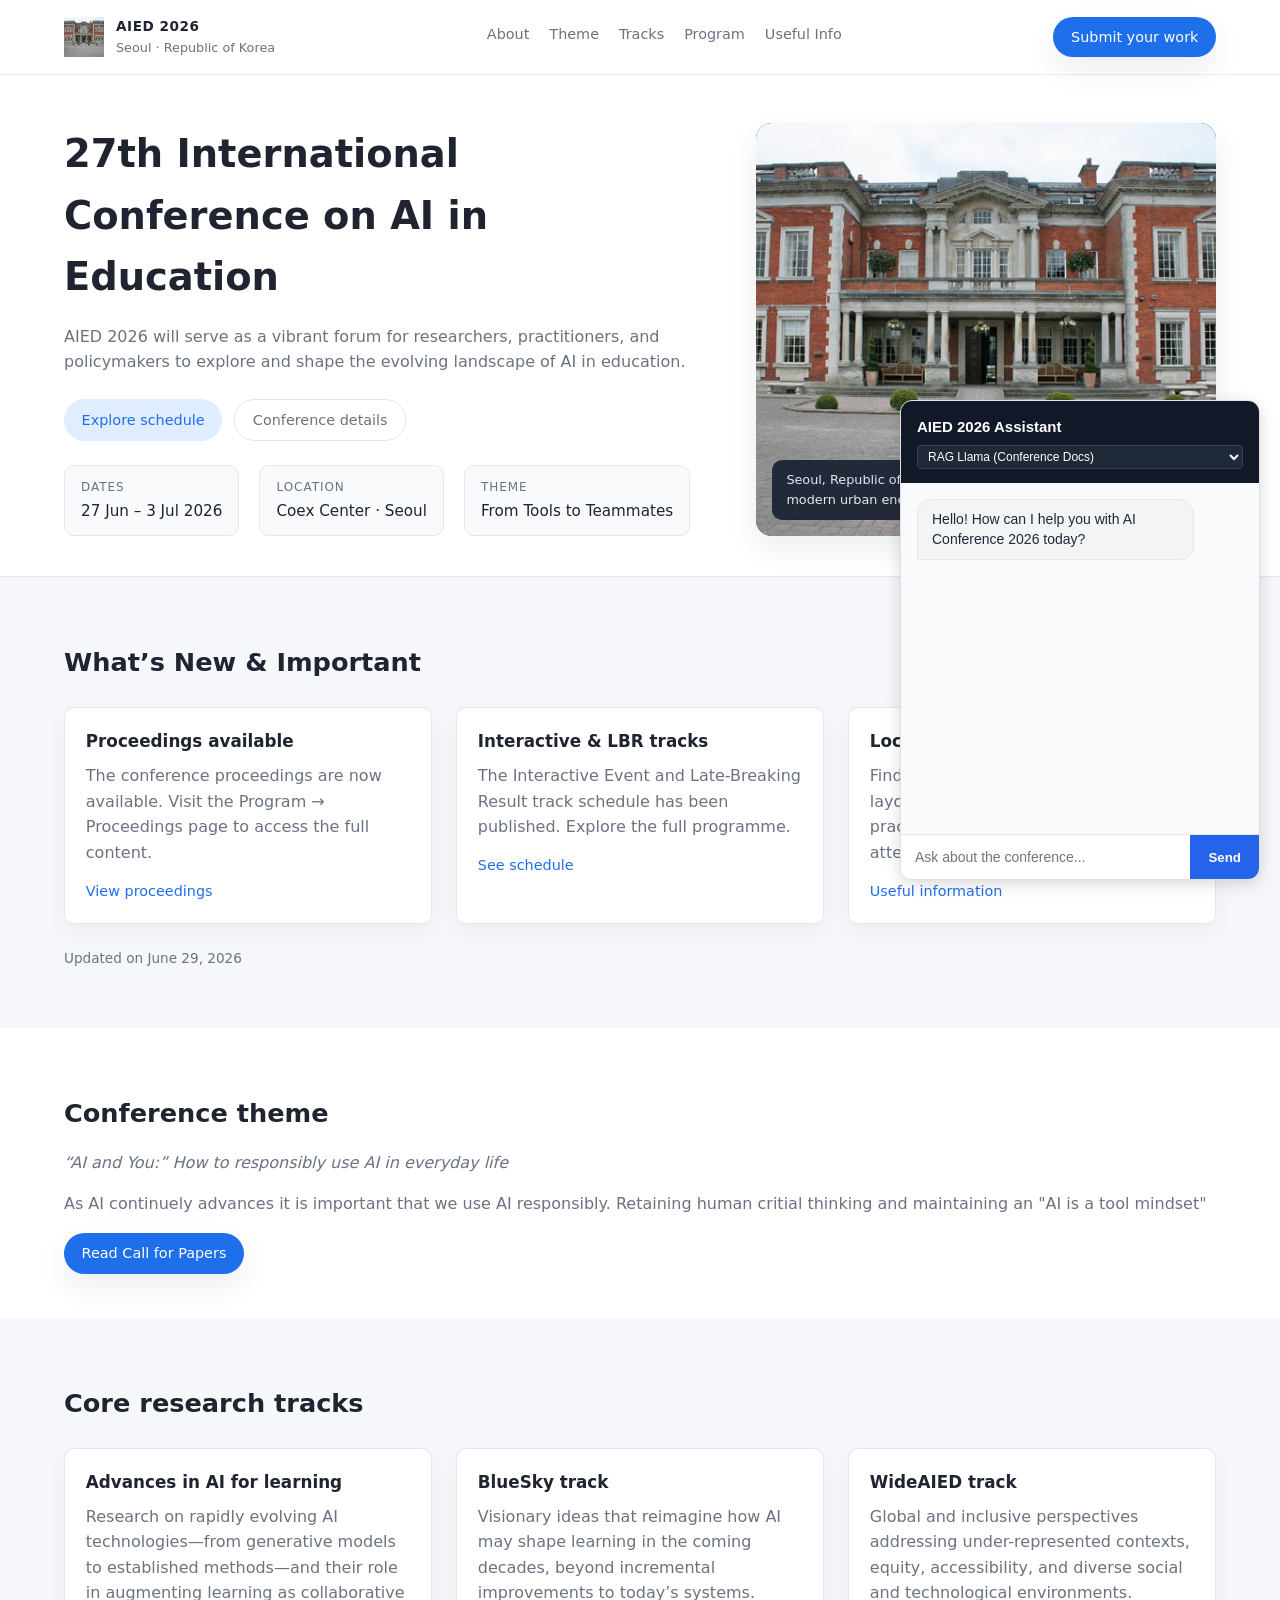
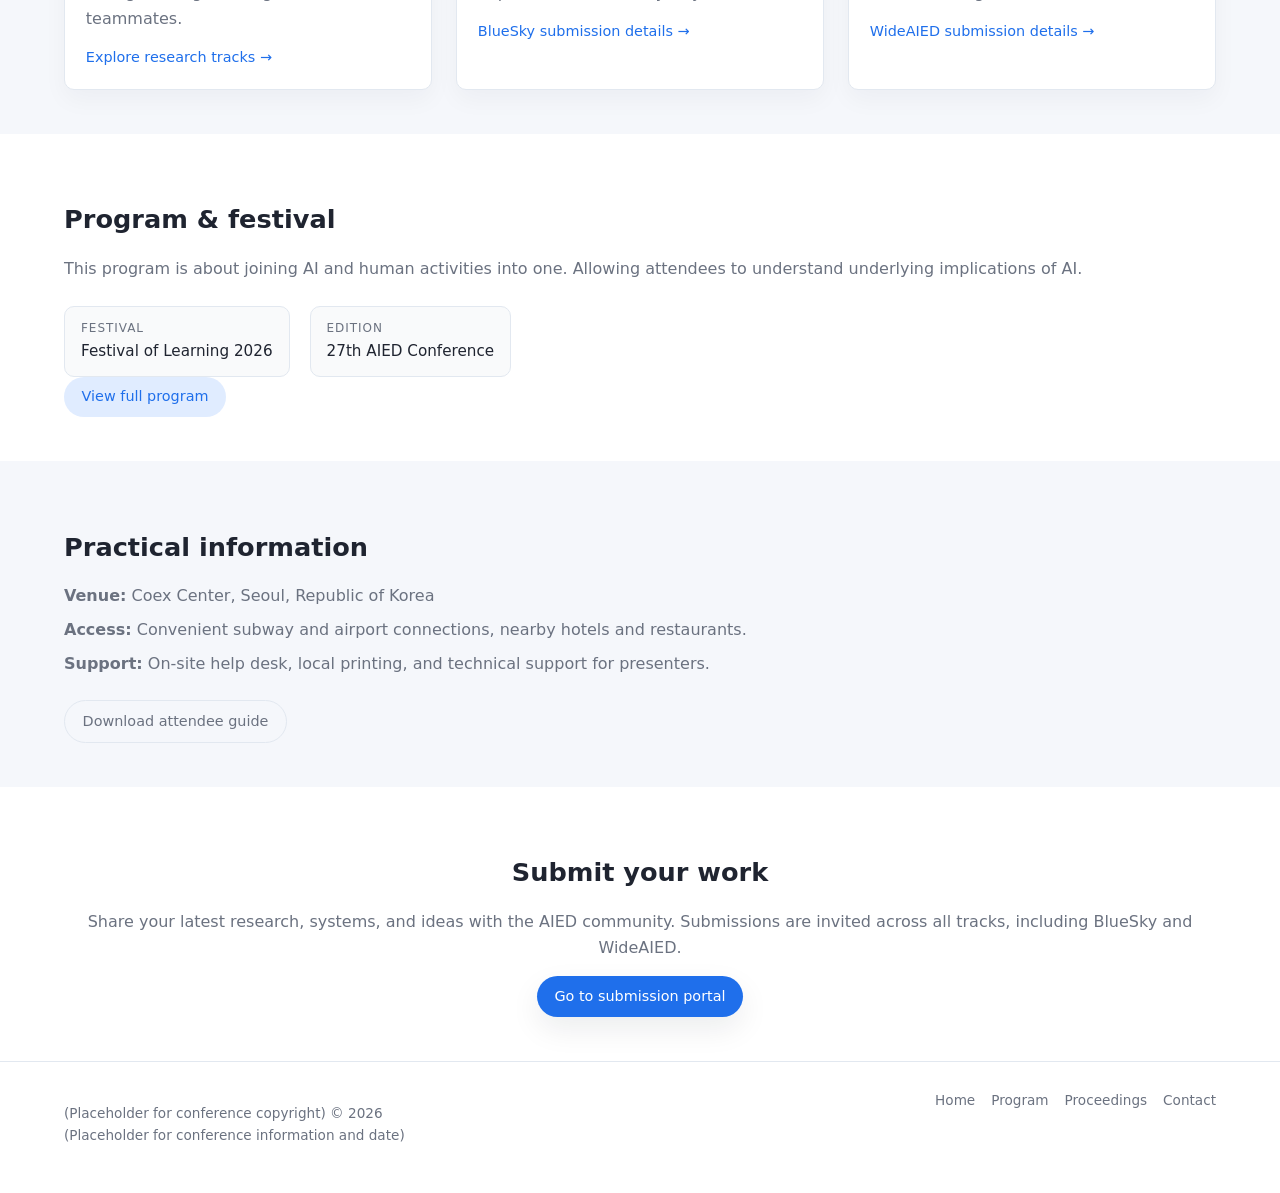
==== index.html @ 7d60c6ff "Move index.html and frontend assets to repository root for GitHub Pages" ====
<!DOCTYPE html>
<html lang="en">
<head>
    <meta charset="UTF-8"/>
    <title>AIED 2026 · Seoul · Home</title>
    <meta name="viewport" content="width=device-width, initial-scale=1"/>
    <link rel="stylesheet" href="css/style.css"/>
    <!-- Floating Chatbot Widget Styles -->
    <style>
        .chat-widget {
            position: fixed;
            bottom: 20px;
            right: 20px;
            width: 360px;
            height: 480px;
            background: #ffffff;
            border: 1px solid #e0e0e0;
            border-radius: 12px;
            box-shadow: 0 4px 16px rgba(0, 0, 0, 0.15);
            display: flex;
            flex-direction: column;
            font-family: -apple-system, BlinkMacSystemFont, "Segoe UI", Roboto, Helvetica, Arial, sans-serif;
            z-index: 1000;
            overflow: hidden;
        }

        .chat-header {
            background: #111827;
            color: #ffffff;
            padding: 14px 16px;
            font-weight: 600;
            font-size: 15px;
        }

        .chat-messages {
            flex: 1;
            padding: 16px;
            overflow-y: auto;
            display: flex;
            flex-direction: column;
            gap: 12px;
            background: #f9fafb;
        }

        .message {
            max-width: 85%;
            padding: 10px 14px;
            border-radius: 14px;
            font-size: 14px;
            line-height: 1.4;
            word-wrap: break-word;
        }

        /*.message.user {*/
        /*    background: #2563eb;*/
        /*    color: #ffffff;*/
        /*    align-self: flex-end;*/
        /*    border-bottom-right-radius: 2px;*/
        /*}*/

        .message.bot {
            background: #f3f4f6;
            color: #1f2937;
            align-self: flex-start;
            border-bottom-left-radius: 2px;
            border: 1px solid #e5e7eb;
        }

        .chat-input-container {
            display: flex;
            border-top: 1px solid #e5e7eb;
            background: #ffffff;
        }

        .chat-input {
            flex: 1;
            border: none;
            padding: 14px;
            outline: none;
            font-size: 14px;
        }

        .chat-submit {
            background: #2563eb;
            color: #ffffff;
            border: none;
            padding: 0 18px;
            font-weight: 600;
            cursor: pointer;
            transition: background 0.2s;
        }

        .chat-submit:hover {
            background: #1d4ed8;
        }
    </style>
</head>
<body>
<header class="site-header">
    <div class="logo-area">
        <img src="img/conference.jpg" alt="Conference Logo" class="logo"/>
        <div class="logo-text">
            <span class="conf-name">AIED 2026</span>
            <span class="conf-location">Seoul · Republic of Korea</span>
        </div>
    </div>
    <nav class="main-nav">
        <a href="#">About</a>
        <a href="#theme">Theme</a>
        <a href="#tracks">Tracks</a>
        <a href="#program">Program</a>
        <a href="#info">Useful Info</a>
    </nav>
    <a href="#submit" class="primary-btn">Submit your work</a>
</header>

<section class="conference">
    <div class="conference-content">
        <h1>27th International Conference on AI in Education</h1>
        <p>
            AIED 2026 will serve as a vibrant forum for researchers, practitioners, and policymakers
            to explore and shape the evolving landscape of AI in education.
        </p>
        <div class="conference-actions">
            <a href="#program" class="secondary-btn">Explore schedule</a>
            <a href="#dates" class="ghost-btn">Conference details</a>
        </div>
        <div class="conference-meta">
            <div class="meta-item">
                <span class="meta-label">Dates</span>
                <span class="meta-value">27 Jun – 3 Jul 2026</span>
            </div>
            <div class="meta-item">
                <span class="meta-label">Location</span>
                <span class="meta-value">Coex Center · Seoul</span>
            </div>
            <div class="meta-item">
                <span class="meta-label">Theme</span>
                <span class="meta-value">From Tools to Teammates</span>
            </div>
        </div>
    </div>
    <div class="conference-image">
        <img src="img/conference.jpg" alt="Placeholder"/>
        <div class="conference-caption">
            <span>Seoul, Republic of Korea</span>
            <span>Blending centuries-old traditions with modern urban energy.</span>
        </div>
    </div>
</section>

<!-- Ollama Chatbot UI -->
<div class="chat-widget">
    <div class="chat-header">
        <div>AIED 2026 Assistant</div>
        <select id="chatMode" style="background:#1f2937; color:#ffffff; border:1px solid #374151; border-radius:4px; padding:3px 6px; font-size:12px; margin-top:6px; width:100%; cursor:pointer;">
            <option value="rag" selected>RAG Llama (Conference Docs)</option>
            <option value="direct">Direct Llama 3 (General AI)</option>

        </select>
    </div>
    <div class="chat-messages" id="chatMessages">
        <div class="message bot">Hello! How can I help you with AI Conference 2026 today?</div>
    </div>
    <div class="chat-input-container">
        <label for="chatInput"></label><input type="text" id="chatInput" class="chat-input" placeholder="Ask about the conference..." autocomplete="off"/>
        <button id="chatSubmit" class="chat-submit">Send</button>
    </div>
</div>

<section id="whats-new" class="section section-alt">
    <div class="section-inner">
        <h2>What’s New & Important</h2>
        <div class="cards-grid">
            <article class="card">
                <h3>Proceedings available</h3>
                <p>
                    The conference proceedings are now available. Visit the Program → Proceedings page to access the full content.
                </p>
                <a href="#" class="text-link">View proceedings</a>
            </article>
            <article class="card">
                <h3>Interactive & LBR tracks</h3>
                <p>
                    The Interactive Event and Late-Breaking Result track schedule has been published. Explore the full programme.
                </p>
                <a href="#" class="text-link">See schedule</a>
            </article>
            <article class="card">
                <h3>Local information</h3>
                <p>
                    Find details about the conference. Room layouts, local printing services, and practical information for presenters and attendees.
                </p>
                <a href="#" class="text-link">Useful information</a>
            </article>
        </div>
        <p class="section-updated">Updated on June 29, 2026</p>
    </div>
</section>

<section id="theme" class="section">
    <div class="section-inner">
        <h2>Conference theme</h2>
        <p class="theme-title">
            “AI and You:” How to responsibly use AI in everyday life
        </p>
        <p>
            As AI continuely advances it is important that we use AI responsibly. Retaining human critial thinking and maintaining an "AI is a tool mindset"
        </p>
        <a href="#" class="primary-btn">Read Call for Papers</a>
    </div>
</section>

<section id="tracks" class="section section-alt">
    <div class="section-inner">
        <h2>Core research tracks</h2>
        <div class="cards-grid">
            <article class="card">
                <h3>Advances in AI for learning</h3>
                <p>
                    Research on rapidly evolving AI technologies—from generative models to established methods—and their role
                    in augmenting learning as collaborative teammates.
                </p>
                <a href="#" class="text-link">Explore research tracks →</a>
            </article>
            <article class="card">
                <h3>BlueSky track</h3>
                <p>
                    Visionary ideas that reimagine how AI may shape learning in the coming decades, beyond incremental
                    improvements to today’s systems.
                </p>
                <a href="#" class="text-link">BlueSky submission details →</a>
            </article>
            <article class="card">
                <h3>WideAIED track</h3>
                <p>
                    Global and inclusive perspectives addressing under-represented contexts, equity, accessibility, and diverse
                    social and technological environments.
                </p>
                <a href="#" class="text-link">WideAIED submission details →</a>
            </article>
        </div>
    </div>
</section>

<section id="program" class="section">
    <div class="section-inner">
        <h2>Program & festival</h2>
        <p>
            This program is about joining AI and human activities into one. Allowing attendees to understand underlying implications of AI.
        </p>
        <div class="conference-meta conference-meta-inline">
            <div class="meta-item">
                <span class="meta-label">Festival</span>
                <span class="meta-value">Festival of Learning 2026</span>
            </div>
            <div class="meta-item">
                <span class="meta-label">Edition</span>
                <span class="meta-value">27th AIED Conference</span>
            </div>
        </div>
        <a href="#" class="secondary-btn">View full program</a>
    </div>
</section>

<section id="info" class="section section-alt">
    <div class="section-inner">
        <h2>Practical information</h2>
        <ul class="info-list">
            <li><strong>Venue:</strong> Coex Center, Seoul, Republic of Korea</li>
            <li><strong>Access:</strong> Convenient subway and airport connections, nearby hotels and restaurants.</li>
            <li><strong>Support:</strong> On-site help desk, local printing, and technical support for presenters.</li>
        </ul>
        <a href="#" class="ghost-btn">Download attendee guide</a>
    </div>
</section>

<section id="submit" class="section">
    <div class="section-inner section-submit">
        <h2>Submit your work</h2>
        <p>
            Share your latest research, systems, and ideas with the AIED community. Submissions are invited across all
            tracks, including BlueSky and WideAIED.
        </p>
        <a href="#" class="primary-btn">Go to submission portal</a>
    </div>
</section>

<footer class="site-footer">
    <div class="footer-inner">
        <p>
            (Placeholder for conference copyright) © 2026  <br/>
            (Placeholder for conference information and date)
        </p>
        <nav class="footer-nav">
            <a href="#">Home</a>
            <a href="#">Program</a>
            <a href="#">Proceedings</a>
            <a href="#">Contact</a>
        </nav>
    </div>
</footer>

<script>
    const chatMessages = document.getElementById('chatMessages');
    const chatInput = document.getElementById('chatInput');
    const chatSubmit = document.getElementById('chatSubmit');
    const chatMode = document.getElementById('chatMode');

    // Relative path routing directly to your Flask backend endpoint
    const BACKEND_API_URL = '/api/chat';

    async function sendMessage() {
        const text = chatInput.value.trim();
        const mode = chatMode.value;
        if (!text) return;

        appendMessage(text, 'user');
        chatInput.value = '';

        const modeLabel = mode === 'rag' ? 'RAG Database' : 'Direct Llama';
        const botMessageDiv = appendMessage(`Thinking (${modeLabel})...`, 'bot');
        chatInput.disabled = true;
        chatSubmit.disabled = true;

        try {
            const response = await fetch(BACKEND_API_URL, {
                method: 'POST',
                headers: {'Content-Type': 'application/json'},
                body: JSON.stringify({
                    message: text,
                    mode: mode
                })
            });

            const data = await response.json();

            if (response.ok) {
                botMessageDiv.innerText = data.response;
            } else {
                botMessageDiv.innerText = 'Error: ' + (data.error || 'Failed to get a response from AI.');
            }
        } catch (error) {
            console.error(error);
            botMessageDiv.innerText = 'Error: Make sure your Python backend (python app.py) is running.';
        } finally {
            chatInput.disabled = false;
            chatSubmit.disabled = false;
            chatInput.focus();
            chatMessages.scrollTop = chatMessages.scrollHeight;
        }
    }

    function appendMessage(text, sender) {
        const messageDiv = document.createElement('div');
        messageDiv.classList.add('message', sender);
        messageDiv.innerText = text;
        chatMessages.appendChild(messageDiv);
        chatMessages.scrollTop = chatMessages.scrollHeight;
        return messageDiv;
    }

    chatSubmit.addEventListener('click', sendMessage);
    chatInput.addEventListener('keydown', (e) => {
        if (e.key === 'Enter') sendMessage();
    });


</script>
</body>
</html>

<script src="main.js"></script>
---- css/style.css ----
:root {
    --bg: #ffffff;
    --bg-alt: #f5f7fb;
    --text: #1f2430;
    --muted: #6b7280;
    --accent: #1f6feb;
    --accent-soft: #e0ecff;
    --border: #e2e8f0;
    --shadow-soft: 0 12px 30px rgba(15, 23, 42, 0.08);
    --radius-lg: 16px;
    --radius-md: 10px;
    --radius-sm: 6px;
}

*,
*::before,
*::after {
    box-sizing: border-box;
}

body {
    margin: 0;
    font-family: system-ui, -apple-system, BlinkMacSystemFont, "Segoe UI", sans-serif;
    background: var(--bg);
    color: var(--text);
    line-height: 1.6;
}

/* Header */

.site-header {
    position: sticky;
    top: 0;
    z-index: 20;
    display: flex;
    align-items: center;
    justify-content: space-between;
    padding: 1rem 5vw;
    background: rgba(255, 255, 255, 0.9);
    backdrop-filter: blur(12px);
    border-bottom: 1px solid rgba(226, 232, 240, 0.7);
}

.logo-area {
    display: flex;
    align-items: center;
    gap: 0.75rem;
}

.logo {
    width: 40px;
    height: 40px;
}

.logo-text {
    display: flex;
    flex-direction: column;
}

.conf-name {
    font-weight: 600;
    letter-spacing: 0.04em;
    text-transform: uppercase;
    font-size: 0.85rem;
}

.conf-location {
    font-size: 0.8rem;
    color: var(--muted);
}

.main-nav {
    display: flex;
    gap: 1.25rem;
    font-size: 0.9rem;
}

.main-nav a {
    text-decoration: none;
    color: var(--muted);
    padding-bottom: 0.2rem;
    border-bottom: 2px solid transparent;
    transition: color 0.2s ease, border-color 0.2s ease;
}

.main-nav a:hover {
    color: var(--accent);
    border-color: var(--accent-soft);
}

/* Buttons */

.primary-btn,
.secondary-btn,
.ghost-btn,
.text-link {
    display: inline-flex;
    align-items: center;
    justify-content: center;
    padding: 0.55rem 1.1rem;
    border-radius: 999px;
    font-size: 0.9rem;
    font-weight: 500;
    text-decoration: none;
    cursor: pointer;
    transition: background 0.2s ease, color 0.2s ease, box-shadow 0.2s ease, transform 0.1s ease;
}

.primary-btn {
    background: var(--accent);
    color: #ffffff;
    box-shadow: var(--shadow-soft);
}

.primary-btn:hover {
    background: #1654b8;
    transform: translateY(-1px);
}

.secondary-btn {
    background: var(--accent-soft);
    color: var(--accent);
}

.secondary-btn:hover {
    background: #d1e2ff;
}

.ghost-btn {
    background: transparent;
    border: 1px solid var(--border);
    color: var(--muted);
}

.ghost-btn:hover {
    background: #f9fafb;
}

.text-link {
    padding: 0;
    border-radius: 0;
    color: var(--accent);
    background: none;
}

.text-link:hover {
    text-decoration: underline;
}

/* conference */

.conference {
    display: grid;
    grid-template-columns: minmax(0, 1.4fr) minmax(0, 1fr);
    gap: 3rem;
    padding: 3rem 5vw 2.5rem;
    border-bottom: 1px solid var(--border);
}

.conference-content h1 {
    font-size: clamp(2.2rem, 3vw, 2.8rem);
    margin: 0 0 1rem;
}

.conference-content p {
    max-width: 40rem;
    color: var(--muted);
    margin-bottom: 1.5rem;
}

.conference-actions {
    display: flex;
    flex-wrap: wrap;
    gap: 0.75rem;
    margin-bottom: 1.5rem;
}

.conference-meta {
    display: flex;
    flex-wrap: wrap;
    gap: 1.25rem;
}

.conference-meta-inline {
    margin-top: 1.5rem;
}

.meta-item {
    padding: 0.75rem 1rem;
    border-radius: var(--radius-md);
    background: #f9fafb;
    border: 1px solid var(--border);
}

.meta-label {
    display: block;
    font-size: 0.75rem;
    text-transform: uppercase;
    letter-spacing: 0.08em;
    color: var(--muted);
}

.meta-value {
    font-size: 0.95rem;
    font-weight: 500;
}

.conference-image {
    position: relative;
    border-radius: var(--radius-lg);
    overflow: hidden;
    box-shadow: var(--shadow-soft);
    background: #0f172a;
}

.conference-image img {
    width: 100%;
    height: 100%;
    object-fit: cover;
    display: block;
}

.conference-caption {
    position: absolute;
    left: 1rem;
    bottom: 1rem;
    padding: 0.6rem 0.9rem;
    border-radius: var(--radius-md);
    background: rgba(15, 23, 42, 0.85);
    color: #e5e7eb;
    font-size: 0.8rem;
}

/* Sections */

.section {
    padding: 2.75rem 5vw;
}

.section-alt {
    background: var(--bg-alt);
}

.section-inner {
    max-width: 72rem;
    margin: 0 auto;
}

.section h2 {
    font-size: 1.6rem;
    margin-bottom: 1rem;
}

.section p {
    color: var(--muted);
}

.theme-title {
    font-style: italic;
    font-weight: 500;
    margin-bottom: 1rem;
}

/* Cards */

.cards-grid {
    display: grid;
    grid-template-columns: repeat(auto-fit, minmax(240px, 1fr));
    gap: 1.5rem;
    margin-top: 1.5rem;
}

.card {
    background: #ffffff;
    border-radius: var(--radius-md);
    padding: 1.25rem 1.3rem;
    border: 1px solid var(--border);
    box-shadow: 0 10px 24px rgba(15, 23, 42, 0.04);
}

.card h3 {
    margin-top: 0;
    margin-bottom: 0.5rem;
    font-size: 1.05rem;
}

.card p {
    margin: 0 0 0.75rem;
}

/* Info list */

.info-list {
    list-style: none;
    padding: 0;
    margin: 1rem 0 1.5rem;
}

.info-list li {
    margin-bottom: 0.5rem;
    color: var(--muted);
}

/* Submit section */

.section-submit {
    text-align: center;
}

/* Updated text */

.section-updated {
    margin-top: 1.5rem;
    font-size: 0.85rem;
    color: var(--muted);
}

/* Footer */

.site-footer {
    border-top: 1px solid var(--border);
    padding: 1.75rem 5vw 2rem;
    background: #ffffff;
}

.footer-inner {
    max-width: 72rem;
    margin: 0 auto;
    display: flex;
    flex-wrap: wrap;
    justify-content: space-between;
    gap: 1rem;
    font-size: 0.85rem;
    color: var(--muted);
}

.footer-nav {
    display: flex;
    gap: 1rem;
}

.footer-nav a {
    text-decoration: none;
    color: var(--muted);
}

.footer-nav a:hover {
    color: var(--accent);
}

/* Responsive */

@media (max-width: 900px) {
    .conference {
        grid-template-columns: 1fr;
    }

    .site-header {
        flex-wrap: wrap;
        gap: 0.75rem;
    }

    .main-nav {
        order: 3;
        width: 100%;
        justify-content: center;
        flex-wrap: wrap;
    }
}
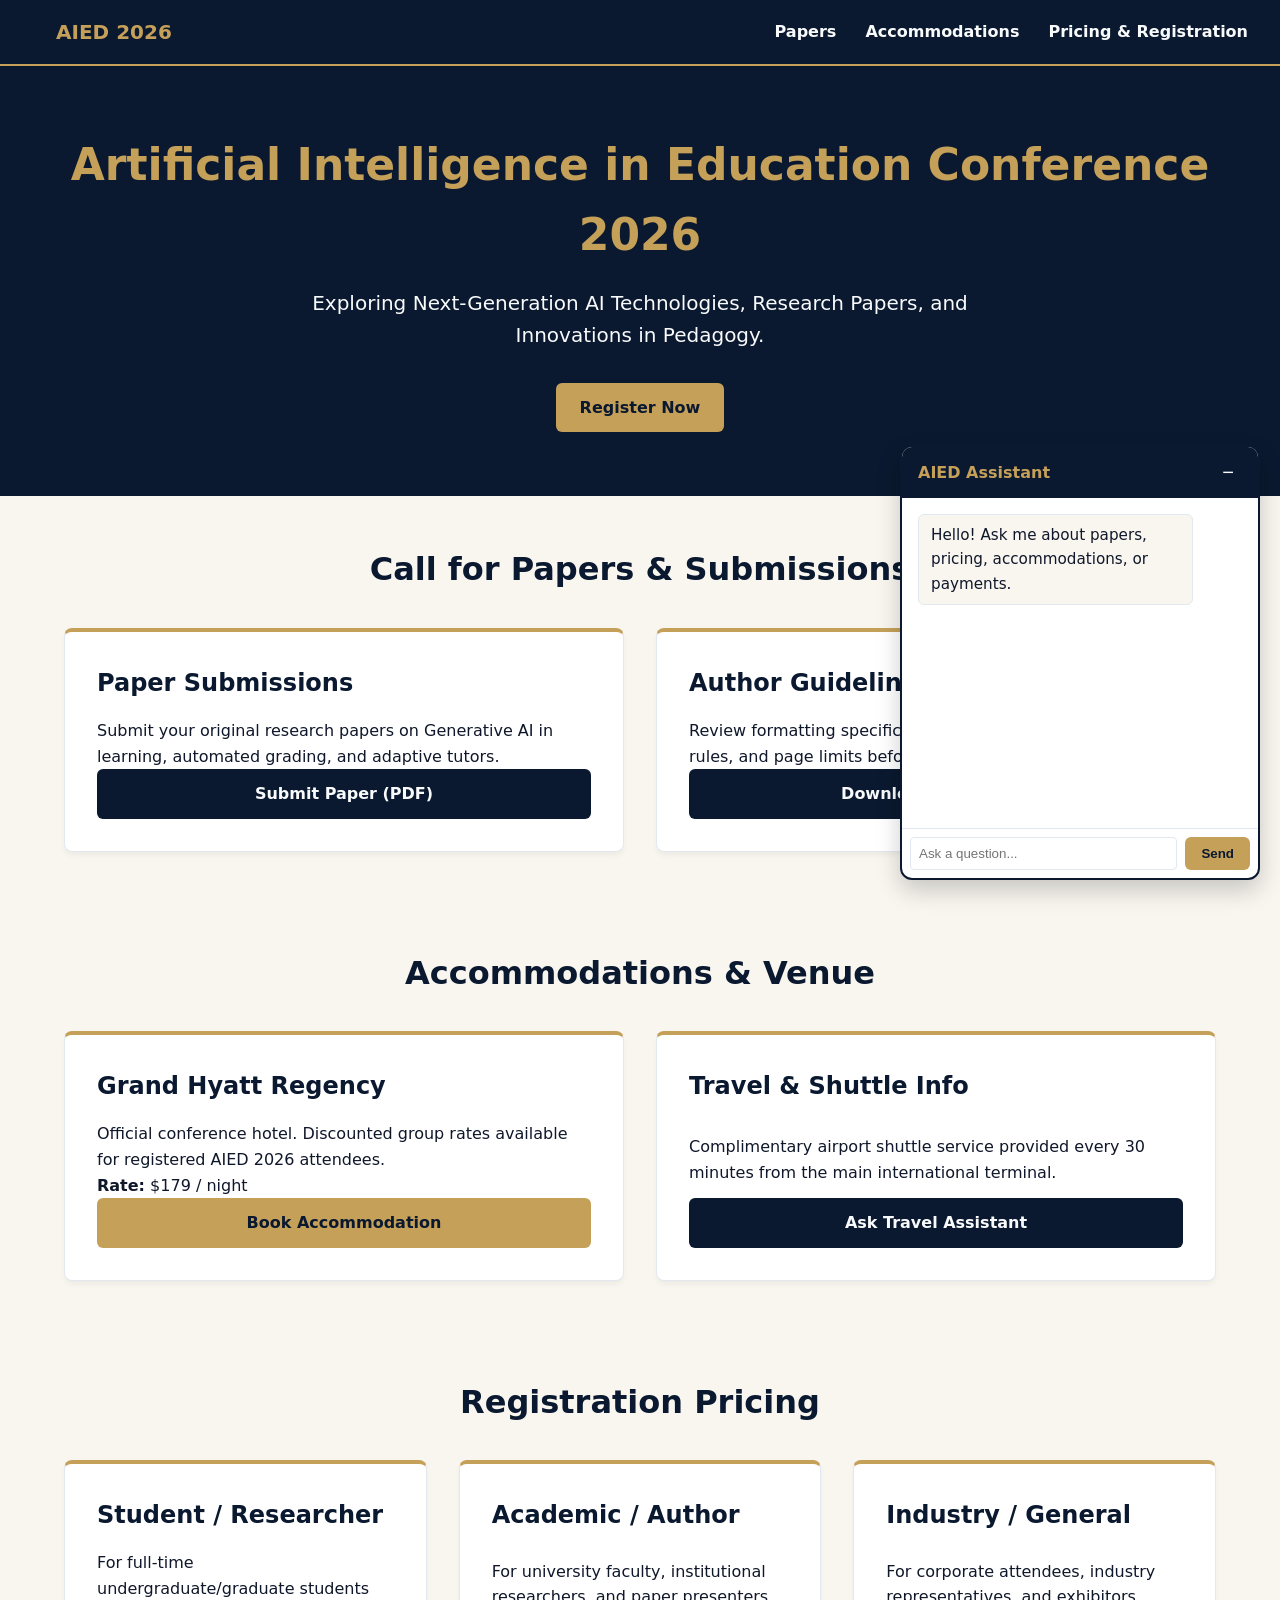
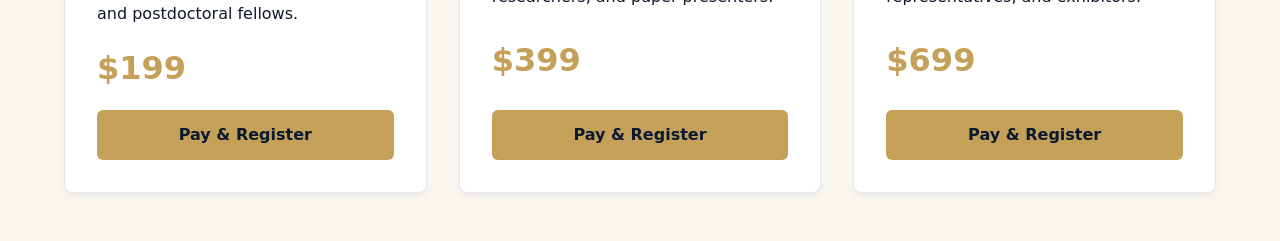
==== commit a4912eaa: "Made changes to app.py and index.html" ====
--- a/index.html
+++ b/index.html
@@ -1,373 +1,113 @@
 <!DOCTYPE html>
 <html lang="en">
 <head>
-    <meta charset="UTF-8"/>
-    <title>AIED 2026 · Seoul · Home</title>
-    <meta name="viewport" content="width=device-width, initial-scale=1"/>
-    <link rel="stylesheet" href="css/style.css"/>
-    <!-- Floating Chatbot Widget Styles -->
-    <style>
-        .chat-widget {
-            position: fixed;
-            bottom: 20px;
-            right: 20px;
-            width: 360px;
-            height: 480px;
-            background: #ffffff;
-            border: 1px solid #e0e0e0;
-            border-radius: 12px;
-            box-shadow: 0 4px 16px rgba(0, 0, 0, 0.15);
-            display: flex;
-            flex-direction: column;
-            font-family: -apple-system, BlinkMacSystemFont, "Segoe UI", Roboto, Helvetica, Arial, sans-serif;
-            z-index: 1000;
-            overflow: hidden;
-        }
-
-        .chat-header {
-            background: #111827;
-            color: #ffffff;
-            padding: 14px 16px;
-            font-weight: 600;
-            font-size: 15px;
-        }
-
-        .chat-messages {
-            flex: 1;
-            padding: 16px;
-            overflow-y: auto;
-            display: flex;
-            flex-direction: column;
-            gap: 12px;
-            background: #f9fafb;
-        }
-
-        .message {
-            max-width: 85%;
-            padding: 10px 14px;
-            border-radius: 14px;
-            font-size: 14px;
-            line-height: 1.4;
-            word-wrap: break-word;
-        }
-
-        /*.message.user {*/
-        /*    background: #2563eb;*/
-        /*    color: #ffffff;*/
-        /*    align-self: flex-end;*/
-        /*    border-bottom-right-radius: 2px;*/
-        /*}*/
-
-        .message.bot {
-            background: #f3f4f6;
-            color: #1f2937;
-            align-self: flex-start;
-            border-bottom-left-radius: 2px;
-            border: 1px solid #e5e7eb;
-        }
-
-        .chat-input-container {
-            display: flex;
-            border-top: 1px solid #e5e7eb;
-            background: #ffffff;
-        }
-
-        .chat-input {
-            flex: 1;
-            border: none;
-            padding: 14px;
-            outline: none;
-            font-size: 14px;
-        }
-
-        .chat-submit {
-            background: #2563eb;
-            color: #ffffff;
-            border: none;
-            padding: 0 18px;
-            font-weight: 600;
-            cursor: pointer;
-            transition: background 0.2s;
-        }
-
-        .chat-submit:hover {
-            background: #1d4ed8;
-        }
-    </style>
+  <meta charset="UTF-8">
+  <meta name="viewport" content="width=device-width, initial-scale=1.0">
+  <title>AIED 2026 Conference</title>
+  <link rel="stylesheet" href="css/style.css">
 </head>
 <body>
-<header class="site-header">
-    <div class="logo-area">
-        <img src="img/conference.jpg" alt="Conference Logo" class="logo"/>
-        <div class="logo-text">
-            <span class="conf-name">AIED 2026</span>
-            <span class="conf-location">Seoul · Republic of Korea</span>
-        </div>
+
+  <!-- Accessible Navigation -->
+  <header>
+    <nav class="navbar" aria-label="Main Navigation">
+      <div class="logo">
+        <a href="#home" style="font-size:1.25rem; font-weight:bold; color:var(--accent-gold);">AIED 2026</a>
+      </div>
+      <div>
+        <a href="#papers">Papers</a>
+        <a href="#accommodations">Accommodations</a>
+        <a href="#pricing">Pricing & Registration</a>
+      </div>
+    </nav>
+  </header>
+
+  <main id="home">
+    <!-- Centered Banner Information -->
+    <section class="hero-banner" aria-labelledby="banner-heading">
+      <h1 id="banner-heading">Artificial Intelligence in Education Conference 2026</h1>
+      <p>Exploring Next-Generation AI Technologies, Research Papers, and Innovations in Pedagogy.</p>
+      <a href="#pricing" class="btn" role="button">Register Now</a>
+    </section>
+
+    <!-- Papers Section -->
+    <section id="papers" class="container" aria-labelledby="papers-heading">
+      <h2 id="papers-heading" class="section-title">Call for Papers & Submissions</h2>
+      <div class="card-grid">
+        <article class="card">
+          <h3>Paper Submissions</h3>
+          <p>Submit your original research papers on Generative AI in learning, automated grading, and adaptive tutors.</p>
+          <a href="https://example.com/submit-paper" target="_blank" rel="noopener noreferrer" class="btn btn-secondary">Submit Paper (PDF)</a>
+        </article>
+        <article class="card">
+          <h3>Author Guidelines</h3>
+          <p>Review formatting specifications, double-blind peer review rules, and page limits before submitting.</p>
+          <a href="data/aied2026_conference_guide.pdf" target="_blank" class="btn btn-secondary">Download Guidelines</a>
+        </article>
+      </div>
+    </section>
+
+    <!-- Accommodations Section -->
+    <section id="accommodations" class="container" aria-labelledby="accommodations-heading">
+      <h2 id="accommodations-heading" class="section-title">Accommodations & Venue</h2>
+      <div class="card-grid">
+        <article class="card">
+          <h3>Grand Hyatt Regency</h3>
+          <p>Official conference hotel. Discounted group rates available for registered AIED 2026 attendees.</p>
+          <p><strong>Rate:</strong> $179 / night</p>
+          <a href="https://example.com/hotel-booking" target="_blank" rel="noopener noreferrer" class="btn">Book Accommodation</a>
+        </article>
+        <article class="card">
+          <h3>Travel & Shuttle Info</h3>
+          <p>Complimentary airport shuttle service provided every 30 minutes from the main international terminal.</p>
+          <a href="#chat" onclick="openChatWithQuery('Tell me about airport travel')" class="btn btn-secondary">Ask Travel Assistant</a>
+        </article>
+      </div>
+    </section>
+
+    <!-- Research & Registration Pricing Section -->
+    <section id="pricing" class="container" aria-labelledby="pricing-heading">
+      <h2 id="pricing-heading" class="section-title">Registration Pricing</h2>
+      <div class="card-grid">
+        <article class="card">
+          <h3>Student / Researcher</h3>
+          <p>For full-time undergraduate/graduate students and postdoctoral fellows.</p>
+          <div class="price-tag">$199</div>
+          <a href="https://example.com/pay/student" target="_blank" rel="noopener noreferrer" class="btn">Pay & Register</a>
+        </article>
+        <article class="card">
+          <h3>Academic / Author</h3>
+          <p>For university faculty, institutional researchers, and paper presenters.</p>
+          <div class="price-tag">$399</div>
+          <a href="https://example.com/pay/academic" target="_blank" rel="noopener noreferrer" class="btn">Pay & Register</a>
+        </article>
+        <article class="card">
+          <h3>Industry / General</h3>
+          <p>For corporate attendees, industry representatives, and exhibitors.</p>
+          <div class="price-tag">$699</div>
+          <a href="https://example.com/pay/industry" target="_blank" rel="noopener noreferrer" class="btn">Pay & Register</a>
+        </article>
+      </div>
+    </section>
+  </main>
+
+  <!-- Minimizable Chatbot Widget -->
+  <aside id="chat-widget" aria-label="Conference Assistant Chatbot">
+    <div id="chat-header">
+      <span>AIED Assistant</span>
+      <button id="toggle-chat-btn" aria-label="Minimize Chat Window" aria-expanded="true">−</button>
     </div>
-    <nav class="main-nav">
-        <a href="#">About</a>
-        <a href="#theme">Theme</a>
-        <a href="#tracks">Tracks</a>
-        <a href="#program">Program</a>
-        <a href="#info">Useful Info</a>
-    </nav>
-    <a href="#submit" class="primary-btn">Submit your work</a>
-</header>
+    <div id="chat-body">
+      <div id="chat-messages" role="log" aria-live="polite">
+        <div class="message bot">Hello! Ask me about papers, pricing, accommodations, or payments.</div>
+      </div>
+      <form id="chat-input-form">
+        <input type="text" id="chat-input" placeholder="Ask a question..." aria-label="Type your message" required>
+        <button type="submit" class="btn">Send</button>
+      </form>
+    </div>
+  </aside>
 
-<section class="conference">
-    <div class="conference-content">
-        <h1>27th International Conference on AI in Education</h1>
-        <p>
-            AIED 2026 will serve as a vibrant forum for researchers, practitioners, and policymakers
-            to explore and shape the evolving landscape of AI in education.
-        </p>
-        <div class="conference-actions">
-            <a href="#program" class="secondary-btn">Explore schedule</a>
-            <a href="#dates" class="ghost-btn">Conference details</a>
-        </div>
-        <div class="conference-meta">
-            <div class="meta-item">
-                <span class="meta-label">Dates</span>
-                <span class="meta-value">27 Jun – 3 Jul 2026</span>
-            </div>
-            <div class="meta-item">
-                <span class="meta-label">Location</span>
-                <span class="meta-value">Coex Center · Seoul</span>
-            </div>
-            <div class="meta-item">
-                <span class="meta-label">Theme</span>
-                <span class="meta-value">From Tools to Teammates</span>
-            </div>
-        </div>
-    </div>
-    <div class="conference-image">
-        <img src="img/conference.jpg" alt="Placeholder"/>
-        <div class="conference-caption">
-            <span>Seoul, Republic of Korea</span>
-            <span>Blending centuries-old traditions with modern urban energy.</span>
-        </div>
-    </div>
-</section>
-
-<!-- Ollama Chatbot UI -->
-<div class="chat-widget">
-    <div class="chat-header">
-        <div>AIED 2026 Assistant</div>
-        <select id="chatMode" style="background:#1f2937; color:#ffffff; border:1px solid #374151; border-radius:4px; padding:3px 6px; font-size:12px; margin-top:6px; width:100%; cursor:pointer;">
-            <option value="rag" selected>RAG Llama (Conference Docs)</option>
-            <option value="direct">Direct Llama 3 (General AI)</option>
-
-        </select>
-    </div>
-    <div class="chat-messages" id="chatMessages">
-        <div class="message bot">Hello! How can I help you with AI Conference 2026 today?</div>
-    </div>
-    <div class="chat-input-container">
-        <label for="chatInput"></label><input type="text" id="chatInput" class="chat-input" placeholder="Ask about the conference..." autocomplete="off"/>
-        <button id="chatSubmit" class="chat-submit">Send</button>
-    </div>
-</div>
-
-<section id="whats-new" class="section section-alt">
-    <div class="section-inner">
-        <h2>What’s New & Important</h2>
-        <div class="cards-grid">
-            <article class="card">
-                <h3>Proceedings available</h3>
-                <p>
-                    The conference proceedings are now available. Visit the Program → Proceedings page to access the full content.
-                </p>
-                <a href="#" class="text-link">View proceedings</a>
-            </article>
-            <article class="card">
-                <h3>Interactive & LBR tracks</h3>
-                <p>
-                    The Interactive Event and Late-Breaking Result track schedule has been published. Explore the full programme.
-                </p>
-                <a href="#" class="text-link">See schedule</a>
-            </article>
-            <article class="card">
-                <h3>Local information</h3>
-                <p>
-                    Find details about the conference. Room layouts, local printing services, and practical information for presenters and attendees.
-                </p>
-                <a href="#" class="text-link">Useful information</a>
-            </article>
-        </div>
-        <p class="section-updated">Updated on June 29, 2026</p>
-    </div>
-</section>
-
-<section id="theme" class="section">
-    <div class="section-inner">
-        <h2>Conference theme</h2>
-        <p class="theme-title">
-            “AI and You:” How to responsibly use AI in everyday life
-        </p>
-        <p>
-            As AI continuely advances it is important that we use AI responsibly. Retaining human critial thinking and maintaining an "AI is a tool mindset"
-        </p>
-        <a href="#" class="primary-btn">Read Call for Papers</a>
-    </div>
-</section>
-
-<section id="tracks" class="section section-alt">
-    <div class="section-inner">
-        <h2>Core research tracks</h2>
-        <div class="cards-grid">
-            <article class="card">
-                <h3>Advances in AI for learning</h3>
-                <p>
-                    Research on rapidly evolving AI technologies—from generative models to established methods—and their role
-                    in augmenting learning as collaborative teammates.
-                </p>
-                <a href="#" class="text-link">Explore research tracks →</a>
-            </article>
-            <article class="card">
-                <h3>BlueSky track</h3>
-                <p>
-                    Visionary ideas that reimagine how AI may shape learning in the coming decades, beyond incremental
-                    improvements to today’s systems.
-                </p>
-                <a href="#" class="text-link">BlueSky submission details →</a>
-            </article>
-            <article class="card">
-                <h3>WideAIED track</h3>
-                <p>
-                    Global and inclusive perspectives addressing under-represented contexts, equity, accessibility, and diverse
-                    social and technological environments.
-                </p>
-                <a href="#" class="text-link">WideAIED submission details →</a>
-            </article>
-        </div>
-    </div>
-</section>
-
-<section id="program" class="section">
-    <div class="section-inner">
-        <h2>Program & festival</h2>
-        <p>
-            This program is about joining AI and human activities into one. Allowing attendees to understand underlying implications of AI.
-        </p>
-        <div class="conference-meta conference-meta-inline">
-            <div class="meta-item">
-                <span class="meta-label">Festival</span>
-                <span class="meta-value">Festival of Learning 2026</span>
-            </div>
-            <div class="meta-item">
-                <span class="meta-label">Edition</span>
-                <span class="meta-value">27th AIED Conference</span>
-            </div>
-        </div>
-        <a href="#" class="secondary-btn">View full program</a>
-    </div>
-</section>
-
-<section id="info" class="section section-alt">
-    <div class="section-inner">
-        <h2>Practical information</h2>
-        <ul class="info-list">
-            <li><strong>Venue:</strong> Coex Center, Seoul, Republic of Korea</li>
-            <li><strong>Access:</strong> Convenient subway and airport connections, nearby hotels and restaurants.</li>
-            <li><strong>Support:</strong> On-site help desk, local printing, and technical support for presenters.</li>
-        </ul>
-        <a href="#" class="ghost-btn">Download attendee guide</a>
-    </div>
-</section>
-
-<section id="submit" class="section">
-    <div class="section-inner section-submit">
-        <h2>Submit your work</h2>
-        <p>
-            Share your latest research, systems, and ideas with the AIED community. Submissions are invited across all
-            tracks, including BlueSky and WideAIED.
-        </p>
-        <a href="#" class="primary-btn">Go to submission portal</a>
-    </div>
-</section>
-
-<footer class="site-footer">
-    <div class="footer-inner">
-        <p>
-            (Placeholder for conference copyright) © 2026  <br/>
-            (Placeholder for conference information and date)
-        </p>
-        <nav class="footer-nav">
-            <a href="#">Home</a>
-            <a href="#">Program</a>
-            <a href="#">Proceedings</a>
-            <a href="#">Contact</a>
-        </nav>
-    </div>
-</footer>
-
-<script>
-    const chatMessages = document.getElementById('chatMessages');
-    const chatInput = document.getElementById('chatInput');
-    const chatSubmit = document.getElementById('chatSubmit');
-    const chatMode = document.getElementById('chatMode');
-
-    // Relative path routing directly to your Flask backend endpoint
-    const BACKEND_API_URL = '/api/chat';
-
-    async function sendMessage() {
-        const text = chatInput.value.trim();
-        const mode = chatMode.value;
-        if (!text) return;
-
-        appendMessage(text, 'user');
-        chatInput.value = '';
-
-        const modeLabel = mode === 'rag' ? 'RAG Database' : 'Direct Llama';
-        const botMessageDiv = appendMessage(`Thinking (${modeLabel})...`, 'bot');
-        chatInput.disabled = true;
-        chatSubmit.disabled = true;
-
-        try {
-            const response = await fetch(BACKEND_API_URL, {
-                method: 'POST',
-                headers: {'Content-Type': 'application/json'},
-                body: JSON.stringify({
-                    message: text,
-                    mode: mode
-                })
-            });
-
-            const data = await response.json();
-
-            if (response.ok) {
-                botMessageDiv.innerText = data.response;
-            } else {
-                botMessageDiv.innerText = 'Error: ' + (data.error || 'Failed to get a response from AI.');
-            }
-        } catch (error) {
-            console.error(error);
-            botMessageDiv.innerText = 'Error: Make sure your Python backend (python app.py) is running.';
-        } finally {
-            chatInput.disabled = false;
-            chatSubmit.disabled = false;
-            chatInput.focus();
-            chatMessages.scrollTop = chatMessages.scrollHeight;
-        }
-    }
-
-    function appendMessage(text, sender) {
-        const messageDiv = document.createElement('div');
-        messageDiv.classList.add('message', sender);
-        messageDiv.innerText = text;
-        chatMessages.appendChild(messageDiv);
-        chatMessages.scrollTop = chatMessages.scrollHeight;
-        return messageDiv;
-    }
-
-    chatSubmit.addEventListener('click', sendMessage);
-    chatInput.addEventListener('keydown', (e) => {
-        if (e.key === 'Enter') sendMessage();
-    });
-
-
-</script>
+  <script src="main.js"></script>
 </body>
-</html>
-
-<script src="main.js"></script>+</html>
--- a/css/style.css
+++ b/css/style.css
@@ -1,369 +1,251 @@
 :root {
-    --bg: #ffffff;
-    --bg-alt: #f5f7fb;
-    --text: #1f2430;
-    --muted: #6b7280;
-    --accent: #1f6feb;
-    --accent-soft: #e0ecff;
-    --border: #e2e8f0;
-    --shadow-soft: 0 12px 30px rgba(15, 23, 42, 0.08);
-    --radius-lg: 16px;
-    --radius-md: 10px;
-    --radius-sm: 6px;
-}
-
-*,
-*::before,
-*::after {
-    box-sizing: border-box;
+  /* Color Palette */
+  --bg-eggshell: #F9F6F0;
+  --bg-card: #FFFFFF;
+  --primary-dark-blue: #0A192F;
+  --secondary-blue: #1E3A8A;
+  --accent-gold: #C5A059;
+  --accent-gold-hover: #B08942;
+  --text-dark: #0F172A;
+  --text-light: #F8FAFC;
+  --border-color: #E2E8F0;
+  --focus-ring: #2563EB;
+}
+
+/* Accessibility & Base Styles */
+* {
+  box-sizing: border-box;
+  margin: 0;
+  padding: 0;
 }
 
 body {
-    margin: 0;
-    font-family: system-ui, -apple-system, BlinkMacSystemFont, "Segoe UI", sans-serif;
-    background: var(--bg);
-    color: var(--text);
-    line-height: 1.6;
-}
-
-/* Header */
-
-.site-header {
-    position: sticky;
-    top: 0;
-    z-index: 20;
-    display: flex;
-    align-items: center;
-    justify-content: space-between;
-    padding: 1rem 5vw;
-    background: rgba(255, 255, 255, 0.9);
-    backdrop-filter: blur(12px);
-    border-bottom: 1px solid rgba(226, 232, 240, 0.7);
-}
-
-.logo-area {
-    display: flex;
-    align-items: center;
-    gap: 0.75rem;
-}
-
-.logo {
-    width: 40px;
-    height: 40px;
-}
-
-.logo-text {
-    display: flex;
-    flex-direction: column;
-}
-
-.conf-name {
-    font-weight: 600;
-    letter-spacing: 0.04em;
-    text-transform: uppercase;
-    font-size: 0.85rem;
-}
-
-.conf-location {
-    font-size: 0.8rem;
-    color: var(--muted);
-}
-
-.main-nav {
-    display: flex;
-    gap: 1.25rem;
-    font-size: 0.9rem;
-}
-
-.main-nav a {
-    text-decoration: none;
-    color: var(--muted);
-    padding-bottom: 0.2rem;
-    border-bottom: 2px solid transparent;
-    transition: color 0.2s ease, border-color 0.2s ease;
-}
-
-.main-nav a:hover {
-    color: var(--accent);
-    border-color: var(--accent-soft);
-}
-
-/* Buttons */
-
-.primary-btn,
-.secondary-btn,
-.ghost-btn,
-.text-link {
-    display: inline-flex;
-    align-items: center;
-    justify-content: center;
-    padding: 0.55rem 1.1rem;
-    border-radius: 999px;
-    font-size: 0.9rem;
-    font-weight: 500;
-    text-decoration: none;
-    cursor: pointer;
-    transition: background 0.2s ease, color 0.2s ease, box-shadow 0.2s ease, transform 0.1s ease;
-}
-
-.primary-btn {
-    background: var(--accent);
-    color: #ffffff;
-    box-shadow: var(--shadow-soft);
-}
-
-.primary-btn:hover {
-    background: #1654b8;
-    transform: translateY(-1px);
-}
-
-.secondary-btn {
-    background: var(--accent-soft);
-    color: var(--accent);
-}
-
-.secondary-btn:hover {
-    background: #d1e2ff;
-}
-
-.ghost-btn {
-    background: transparent;
-    border: 1px solid var(--border);
-    color: var(--muted);
-}
-
-.ghost-btn:hover {
-    background: #f9fafb;
-}
-
-.text-link {
-    padding: 0;
-    border-radius: 0;
-    color: var(--accent);
-    background: none;
-}
-
-.text-link:hover {
-    text-decoration: underline;
-}
-
-/* conference */
-
-.conference {
-    display: grid;
-    grid-template-columns: minmax(0, 1.4fr) minmax(0, 1fr);
-    gap: 3rem;
-    padding: 3rem 5vw 2.5rem;
-    border-bottom: 1px solid var(--border);
-}
-
-.conference-content h1 {
-    font-size: clamp(2.2rem, 3vw, 2.8rem);
-    margin: 0 0 1rem;
-}
-
-.conference-content p {
-    max-width: 40rem;
-    color: var(--muted);
-    margin-bottom: 1.5rem;
-}
-
-.conference-actions {
-    display: flex;
-    flex-wrap: wrap;
-    gap: 0.75rem;
-    margin-bottom: 1.5rem;
-}
-
-.conference-meta {
-    display: flex;
-    flex-wrap: wrap;
-    gap: 1.25rem;
-}
-
-.conference-meta-inline {
-    margin-top: 1.5rem;
-}
-
-.meta-item {
-    padding: 0.75rem 1rem;
-    border-radius: var(--radius-md);
-    background: #f9fafb;
-    border: 1px solid var(--border);
-}
-
-.meta-label {
-    display: block;
-    font-size: 0.75rem;
-    text-transform: uppercase;
-    letter-spacing: 0.08em;
-    color: var(--muted);
-}
-
-.meta-value {
-    font-size: 0.95rem;
-    font-weight: 500;
-}
-
-.conference-image {
-    position: relative;
-    border-radius: var(--radius-lg);
-    overflow: hidden;
-    box-shadow: var(--shadow-soft);
-    background: #0f172a;
-}
-
-.conference-image img {
-    width: 100%;
-    height: 100%;
-    object-fit: cover;
-    display: block;
-}
-
-.conference-caption {
-    position: absolute;
-    left: 1rem;
-    bottom: 1rem;
-    padding: 0.6rem 0.9rem;
-    border-radius: var(--radius-md);
-    background: rgba(15, 23, 42, 0.85);
-    color: #e5e7eb;
-    font-size: 0.8rem;
-}
-
-/* Sections */
-
-.section {
-    padding: 2.75rem 5vw;
-}
-
-.section-alt {
-    background: var(--bg-alt);
-}
-
-.section-inner {
-    max-width: 72rem;
-    margin: 0 auto;
-}
-
-.section h2 {
-    font-size: 1.6rem;
-    margin-bottom: 1rem;
-}
-
-.section p {
-    color: var(--muted);
-}
-
-.theme-title {
-    font-style: italic;
-    font-weight: 500;
-    margin-bottom: 1rem;
-}
-
-/* Cards */
-
-.cards-grid {
-    display: grid;
-    grid-template-columns: repeat(auto-fit, minmax(240px, 1fr));
-    gap: 1.5rem;
-    margin-top: 1.5rem;
+  font-family: system-ui, -apple-system, BlinkMacSystemFont, 'Segoe UI', Roboto, Oxygen, Ubuntu, Cantarell, sans-serif;
+  background-color: var(--bg-eggshell);
+  color: var(--text-dark);
+  line-height: 1.6;
+  font-size: 1rem;
+}
+
+/* Accessible Focus Outlines */
+a:focus-visible,
+button:focus-visible,
+input:focus-visible {
+  outline: 3px solid var(--focus-ring);
+  outline-offset: 3px;
+}
+
+/* Header & Banner - Centered Information */
+.hero-banner {
+  background-color: var(--primary-dark-blue);
+  color: var(--text-light);
+  padding: 4rem 1.5rem;
+  text-align: center;
+  display: flex;
+  flex-direction: column;
+  align-items: center;
+  justify-content: center;
+}
+
+.hero-banner h1 {
+  font-size: 2.75rem;
+  color: var(--accent-gold);
+  margin-bottom: 1rem;
+}
+
+.hero-banner p {
+  font-size: 1.25rem;
+  max-width: 700px;
+  margin-bottom: 2rem;
+}
+
+/* Navigation Bar */
+.navbar {
+  background-color: var(--primary-dark-blue);
+  border-bottom: 2px solid var(--accent-gold);
+  padding: 1rem 2rem;
+  display: flex;
+  justify-content: space-between;
+  align-items: center;
+}
+
+.navbar a {
+  color: var(--text-light);
+  text-decoration: none;
+  font-weight: 600;
+  margin-left: 1.5rem;
+}
+
+.navbar a:hover {
+  color: var(--accent-gold);
+}
+
+/* Grid & Cards (Papers, Accommodations, Pricing) */
+.container {
+  max-width: 1200px;
+  margin: 0 auto;
+  padding: 3rem 1.5rem;
+}
+
+.section-title {
+  text-align: center;
+  font-size: 2rem;
+  color: var(--primary-dark-blue);
+  margin-bottom: 2rem;
+}
+
+.card-grid {
+  display: grid;
+  grid-template-columns: repeat(auto-fit, minmax(300px, 1fr));
+  gap: 2rem;
 }
 
 .card {
-    background: #ffffff;
-    border-radius: var(--radius-md);
-    padding: 1.25rem 1.3rem;
-    border: 1px solid var(--border);
-    box-shadow: 0 10px 24px rgba(15, 23, 42, 0.04);
+  background-color: var(--bg-card);
+  border: 1px solid var(--border-color);
+  border-top: 4px solid var(--accent-gold);
+  border-radius: 8px;
+  padding: 2rem;
+  box-shadow: 0 4px 6px -1px rgba(0, 0, 0, 0.05);
+  display: flex;
+  flex-direction: column;
+  justify-content: space-between;
 }
 
 .card h3 {
-    margin-top: 0;
-    margin-bottom: 0.5rem;
-    font-size: 1.05rem;
-}
-
-.card p {
-    margin: 0 0 0.75rem;
-}
-
-/* Info list */
-
-.info-list {
-    list-style: none;
-    padding: 0;
-    margin: 1rem 0 1.5rem;
-}
-
-.info-list li {
-    margin-bottom: 0.5rem;
-    color: var(--muted);
-}
-
-/* Submit section */
-
-.section-submit {
-    text-align: center;
-}
-
-/* Updated text */
-
-.section-updated {
-    margin-top: 1.5rem;
-    font-size: 0.85rem;
-    color: var(--muted);
-}
-
-/* Footer */
-
-.site-footer {
-    border-top: 1px solid var(--border);
-    padding: 1.75rem 5vw 2rem;
-    background: #ffffff;
-}
-
-.footer-inner {
-    max-width: 72rem;
-    margin: 0 auto;
-    display: flex;
-    flex-wrap: wrap;
-    justify-content: space-between;
-    gap: 1rem;
-    font-size: 0.85rem;
-    color: var(--muted);
-}
-
-.footer-nav {
-    display: flex;
-    gap: 1rem;
-}
-
-.footer-nav a {
-    text-decoration: none;
-    color: var(--muted);
-}
-
-.footer-nav a:hover {
-    color: var(--accent);
-}
-
-/* Responsive */
-
-@media (max-width: 900px) {
-    .conference {
-        grid-template-columns: 1fr;
-    }
-
-    .site-header {
-        flex-wrap: wrap;
-        gap: 0.75rem;
-    }
-
-    .main-nav {
-        order: 3;
-        width: 100%;
-        justify-content: center;
-        flex-wrap: wrap;
-    }
-}
+  color: var(--primary-dark-blue);
+  font-size: 1.5rem;
+  margin-bottom: 1rem;
+}
+
+.price-tag {
+  font-size: 2rem;
+  font-weight: bold;
+  color: var(--accent-gold);
+  margin: 1rem 0;
+}
+
+/* Accessible Buttons */
+.btn {
+  display: inline-block;
+  background-color: var(--accent-gold);
+  color: var(--primary-dark-blue);
+  font-weight: 700;
+  padding: 0.75rem 1.5rem;
+  border: none;
+  border-radius: 6px;
+  cursor: pointer;
+  text-decoration: none;
+  text-align: center;
+  transition: background-color 0.2s ease;
+}
+
+.btn:hover {
+  background-color: var(--accent-gold-hover);
+  color: #ffffff;
+}
+
+.btn-secondary {
+  background-color: var(--primary-dark-blue);
+  color: var(--text-light);
+}
+
+.btn-secondary:hover {
+  background-color: var(--secondary-blue);
+}
+
+/* Chatbot Widget Styles with Minimize Controls */
+#chat-widget {
+  position: fixed;
+  bottom: 20px;
+  right: 20px;
+  width: 360px;
+  max-width: calc(100vw - 40px);
+  background-color: var(--bg-card);
+  border: 2px solid var(--primary-dark-blue);
+  border-radius: 12px;
+  box-shadow: 0 10px 25px rgba(0,0,0,0.2);
+  overflow: hidden;
+  z-index: 1000;
+  transition: height 0.3s ease;
+}
+
+#chat-header {
+  background-color: var(--primary-dark-blue);
+  color: var(--accent-gold);
+  padding: 0.75rem 1rem;
+  display: flex;
+  justify-content: space-between;
+  align-items: center;
+  font-weight: bold;
+}
+
+#chat-header button {
+  background: transparent;
+  border: none;
+  color: var(--text-light);
+  font-size: 1.25rem;
+  cursor: pointer;
+  padding: 2px 8px;
+  border-radius: 4px;
+}
+
+#chat-header button:hover {
+  background-color: rgba(255, 255, 255, 0.2);
+}
+
+#chat-body {
+  display: flex;
+  flex-direction: column;
+  height: 380px;
+}
+
+#chat-messages {
+  flex: 1;
+  padding: 1rem;
+  overflow-y: auto;
+  font-size: 0.95rem;
+}
+
+.message {
+  margin-bottom: 0.75rem;
+  padding: 0.5rem 0.75rem;
+  border-radius: 6px;
+  max-width: 85%;
+}
+
+.message.user {
+  background-color: var(--primary-dark-blue);
+  color: var(--text-light);
+  margin-left: auto;
+}
+
+.message.bot {
+  background-color: var(--bg-eggshell);
+  color: var(--text-dark);
+  border: 1px solid var(--border-color);
+  margin-right: auto;
+}
+
+#chat-input-form {
+  display: flex;
+  border-top: 1px solid var(--border-color);
+  padding: 0.5rem;
+}
+
+#chat-input-form input {
+  flex: 1;
+  padding: 0.5rem;
+  border: 1px solid var(--border-color);
+  border-radius: 4px;
+}
+
+#chat-input-form button {
+  margin-left: 0.5rem;
+  padding: 0.5rem 1rem;
+}
+
+/* Chatbot Minimized State */
+#chat-widget.minimized #chat-body {
+  display: none;
+}
